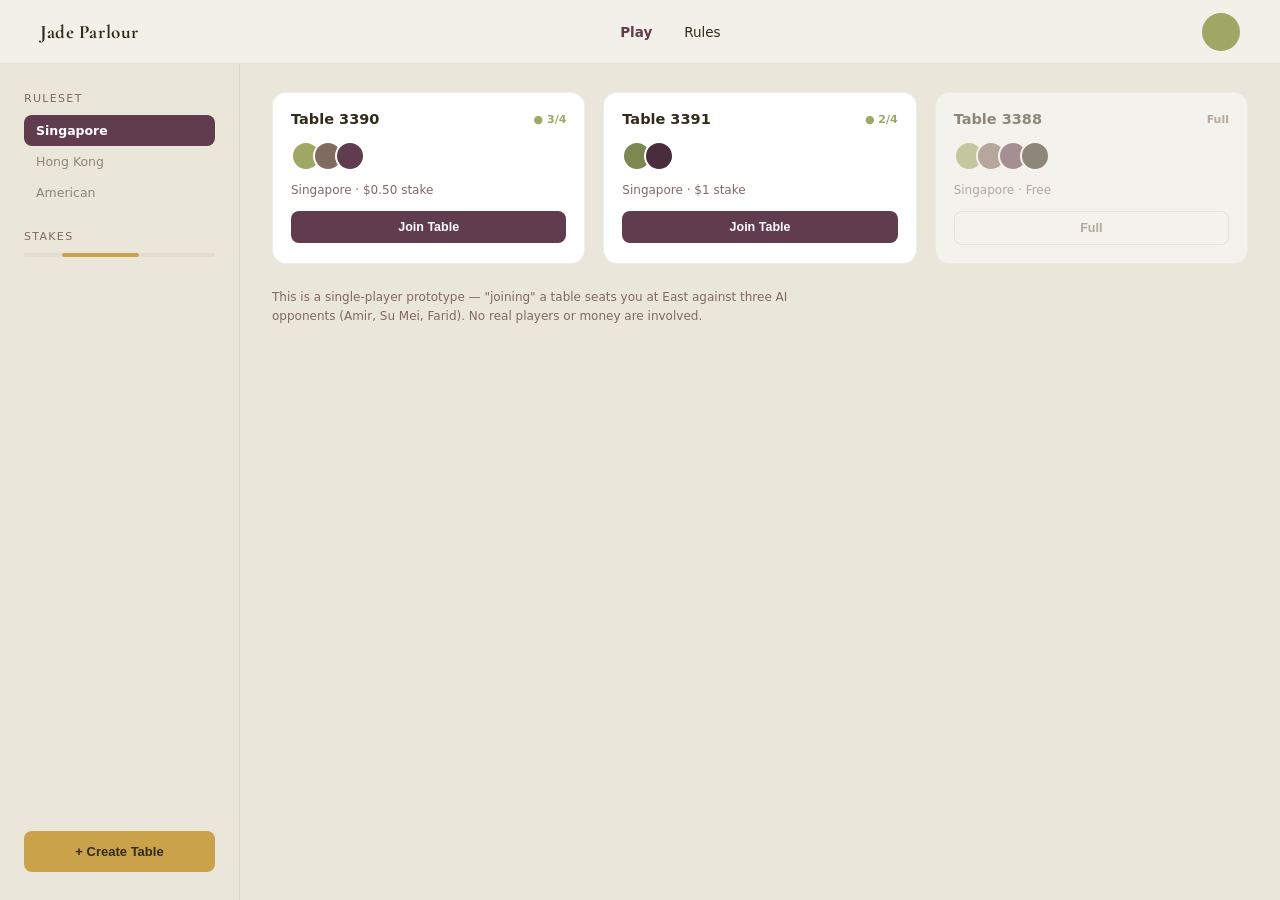
==== lobby.html @ f8de2726 "Add single-player Mahjong web game Add a client-only Singapore-style mahjong prototype. Files added:" ====
<!DOCTYPE html>
<html lang="en">
<head>
<meta charset="utf-8">
<meta name="viewport" content="width=device-width, initial-scale=1">
<title>Lobby — Jade Parlour</title>
<link rel="preconnect" href="https://fonts.googleapis.com">
<link href="https://fonts.googleapis.com/css2?family=Noto+Serif+SC:wght@500;600;700&family=Cormorant+Garamond:ital,wght@0,500;0,600;0,700;1,600&display=swap" rel="stylesheet">
<link rel="stylesheet" href="css/style.css">
<style>
  .lobby { display: flex; min-height: calc(100vh - 64px); }
  .sidebar {
    width: 240px; border-right: 1px solid rgba(48, 43, 26, .08);
    padding: 28px 24px; display: flex; flex-direction: column; gap: 22px;
  }
  .side-label { font-size: 11px; letter-spacing: .12em; color: var(--brown); text-transform: uppercase; margin-bottom: 10px; }
  .ruleset-opt { padding: 8px 12px; border-radius: 8px; font-size: 12.5px; cursor: pointer; }
  .ruleset-opt.active { background: var(--plum); color: #fff; font-weight: 700; }
  .ruleset-opt:not(.active) { color: var(--ink); }
  .stakes-track { height: 4px; border-radius: 2px; background: #e2ddcf; position: relative; }
  .stakes-fill { position: absolute; left: 20%; right: 40%; top: 0; bottom: 0; background: var(--gold); border-radius: 2px; }
  .create-btn { margin-top: auto; padding: 13px; border-radius: 8px; border: none; background: var(--gold); color: var(--ink); font-weight: 700; font-size: 13px; cursor: pointer; }

  .tables { flex: 1; padding: 28px 32px; }
  .tables-grid { display: grid; grid-template-columns: repeat(auto-fill, minmax(260px, 1fr)); gap: 18px; }
  .table-card { border-radius: 14px; background: #fff; border: 1px solid rgba(48, 43, 26, .08); padding: 18px; }
  .table-head { display: flex; justify-content: space-between; align-items: center; margin-bottom: 14px; }
  .table-name { font-size: 14.5px; font-weight: 700; color: var(--ink); }
  .table-status { font-size: 11px; color: var(--olive-light); font-weight: 700; }
  .table-status.full { color: var(--brown); }
  .avatars { display: flex; margin-bottom: 12px; }
  .avatar { width: 30px; height: 30px; border-radius: 50%; border: 2px solid #fff; margin-right: -8px; }
  .table-meta { font-size: 12px; color: var(--brown); margin-bottom: 14px; }
  .join-btn { width: 100%; padding: 9px; border-radius: 8px; border: none; background: var(--plum); color: #fff; font-weight: 700; font-size: 12.5px; cursor: pointer; }
  .join-btn:disabled { border: 1px solid rgba(48, 43, 26, .15); background: transparent; color: var(--brown); cursor: default; }
</style>
</head>
<body>

<div class="nav">
  <a class="nav-name" href="index.html" style="text-decoration:none">Jade Parlour</a>
  <div class="nav-links"><a href="lobby.html" class="active">Play</a><a href="#rules">Rules</a></div>
  <div class="nav-avatar"></div>
</div>

<div class="lobby">
  <div class="sidebar">
    <div>
      <div class="side-label">Ruleset</div>
      <div class="ruleset-opt active">Singapore</div>
      <div class="ruleset-opt" title="Coming soon" style="opacity:.5">Hong Kong</div>
      <div class="ruleset-opt" title="Coming soon" style="opacity:.5">American</div>
    </div>
    <div>
      <div class="side-label">Stakes</div>
      <div class="stakes-track"><div class="stakes-fill"></div></div>
    </div>
    <button class="create-btn" id="create-table">+ Create Table</button>
  </div>

  <div class="tables">
    <div class="tables-grid">
      <div class="table-card">
        <div class="table-head"><span class="table-name">Table 3390</span><span class="table-status">● 3/4</span></div>
        <div class="avatars">
          <div class="avatar" style="background:#9fa764"></div>
          <div class="avatar" style="background:#816a60"></div>
          <div class="avatar" style="background:#613c4e"></div>
        </div>
        <div class="table-meta">Singapore · $0.50 stake</div>
        <button class="join-btn" data-quick>Join Table</button>
      </div>
      <div class="table-card">
        <div class="table-head"><span class="table-name">Table 3391</span><span class="table-status">● 2/4</span></div>
        <div class="avatars">
          <div class="avatar" style="background:#7c8850"></div>
          <div class="avatar" style="background:#4a2d3d"></div>
        </div>
        <div class="table-meta">Singapore · $1 stake</div>
        <button class="join-btn" data-quick>Join Table</button>
      </div>
      <div class="table-card" style="opacity:.5">
        <div class="table-head"><span class="table-name">Table 3388</span><span class="table-status full">Full</span></div>
        <div class="avatars">
          <div class="avatar" style="background:#9fa764"></div>
          <div class="avatar" style="background:#816a60"></div>
          <div class="avatar" style="background:#613c4e"></div>
          <div class="avatar" style="background:#302b1a"></div>
        </div>
        <div class="table-meta">Singapore · Free</div>
        <button class="join-btn" disabled>Full</button>
      </div>
    </div>
    <p style="font-size:12px;color:var(--brown);margin-top:24px;max-width:520px;line-height:1.6">
      This is a single-player prototype — "joining" a table seats you at East against three AI opponents (Amir, Su Mei, Farid). No real players or money are involved.
    </p>
  </div>
</div>

<script>
  const params = new URLSearchParams(location.search);
  function goToTable() { location.href = 'play.html'; }
  document.getElementById('create-table').addEventListener('click', goToTable);
  document.querySelectorAll('[data-quick]').forEach((btn) => btn.addEventListener('click', goToTable));
  if (params.get('mode') === 'quick') goToTable();
</script>
</body>
</html>
---- css/style.css ----
:root {
  --ink: #302b1a;
  --cream: #f4f1e8;
  --card: #f2f0e8;
  --bg: #eae6da;
  --plum: #613c4e;
  --plum-dark: #4a2d3d;
  --olive: #7c8850;
  --olive-light: #9fa764;
  --gold: #c9a24a;
  --brown: #816a60;
}

* { box-sizing: border-box; }

body {
  margin: 0;
  background: var(--bg);
  color: var(--ink);
  font-family: system-ui, -apple-system, sans-serif;
}

a { color: inherit; }

.brand-font { font-family: 'Cormorant Garamond', serif; }
.cjk-font { font-family: 'Noto Serif SC', serif; }

.nav {
  height: 64px;
  display: flex;
  align-items: center;
  justify-content: space-between;
  padding: 0 40px;
  border-bottom: 1px solid rgba(48, 43, 26, .08);
  background: var(--card);
}
.nav-brand { display: flex; align-items: center; gap: 10px; }
.nav-mark {
  width: 30px; height: 30px; border-radius: 50%;
  border: 1.3px solid var(--plum);
  display: flex; align-items: center; justify-content: center;
  font-family: 'Noto Serif SC', serif; color: var(--plum); font-weight: 700; font-size: 15px;
}
.nav-name {
  font-family: 'Cormorant Garamond', serif; font-weight: 700; font-size: 19px;
  color: var(--ink); letter-spacing: .03em; text-decoration: none;
}
.nav-links { display: flex; gap: 32px; font-size: 13.5px; color: var(--ink); font-weight: 500; }
.nav-links a { text-decoration: none; color: var(--ink); }
.nav-links a.active { color: var(--plum); font-weight: 700; }
.nav-avatar { width: 38px; height: 38px; border-radius: 50%; background: var(--olive-light); }

.btn {
  font-family: system-ui, sans-serif;
  font-weight: 700;
  font-size: 14.5px;
  border-radius: 8px;
  padding: 15px 30px;
  border: none;
  cursor: pointer;
  transition: transform .12s ease, filter .12s ease;
}
.btn:hover { filter: brightness(1.05); }
.btn:active { transform: scale(.97); }
.btn-primary { background: var(--plum); color: var(--cream); }
.btn-outline { background: transparent; color: var(--plum); border: 1.5px solid var(--plum); padding: 13.5px 28.5px; }
.btn-gold {
  background: linear-gradient(180deg, #dab863, var(--gold));
  color: var(--ink); font-weight: 800;
}
.btn-round { border-radius: 24px; }
.btn:disabled { background: #e2ddcf; color: #a89e8a; cursor: not-allowed; filter: none; }
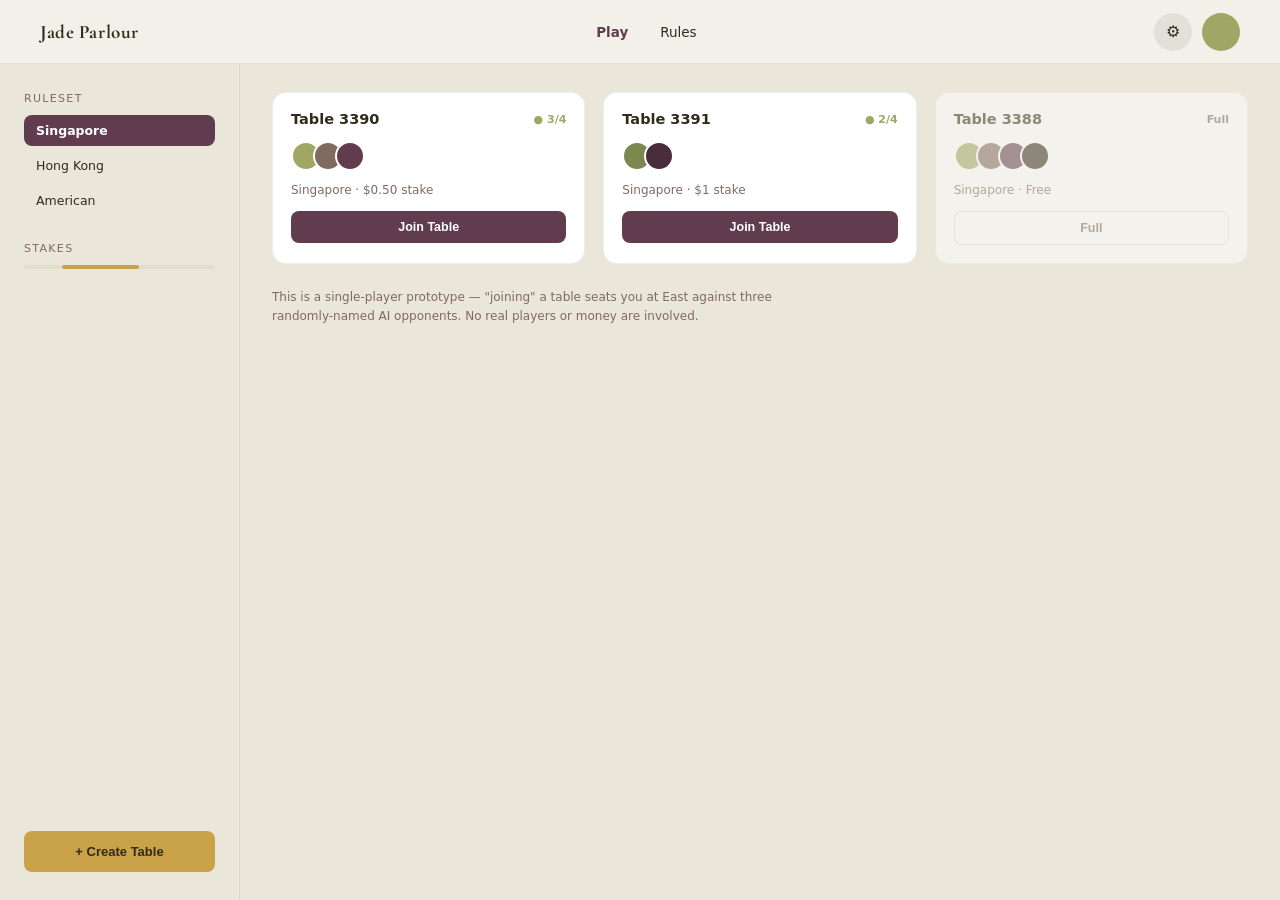
==== commit 3c795a25: "Add theme, settings, profile UI and rules page Introduce theming, settings, and profile features plu" ====
--- a/lobby.html
+++ b/lobby.html
@@ -7,6 +7,7 @@
 <link rel="preconnect" href="https://fonts.googleapis.com">
 <link href="https://fonts.googleapis.com/css2?family=Noto+Serif+SC:wght@500;600;700&family=Cormorant+Garamond:ital,wght@0,500;0,600;0,700;1,600&display=swap" rel="stylesheet">
 <link rel="stylesheet" href="css/style.css">
+<script type="module" src="js/boot-theme.js"></script>
 <style>
   .lobby { display: flex; min-height: calc(100vh - 64px); }
   .sidebar {
@@ -14,9 +15,12 @@
     padding: 28px 24px; display: flex; flex-direction: column; gap: 22px;
   }
   .side-label { font-size: 11px; letter-spacing: .12em; color: var(--brown); text-transform: uppercase; margin-bottom: 10px; }
-  .ruleset-opt { padding: 8px 12px; border-radius: 8px; font-size: 12.5px; cursor: pointer; }
+  .ruleset-opt { padding: 8px 12px; border-radius: 8px; font-size: 12.5px; cursor: pointer; margin-bottom: 4px; }
   .ruleset-opt.active { background: var(--plum); color: #fff; font-weight: 700; }
   .ruleset-opt:not(.active) { color: var(--ink); }
+  .ruleset-opt:not(.active):hover { background: rgba(48, 43, 26, .06); }
+  .ruleset-note { font-size: 11.5px; color: var(--brown); margin: 8px 2px 0; line-height: 1.5; display: none; }
+  .ruleset-note.show { display: block; }
   .stakes-track { height: 4px; border-radius: 2px; background: #e2ddcf; position: relative; }
   .stakes-fill { position: absolute; left: 20%; right: 40%; top: 0; bottom: 0; background: var(--gold); border-radius: 2px; }
   .create-btn { margin-top: auto; padding: 13px; border-radius: 8px; border: none; background: var(--gold); color: var(--ink); font-weight: 700; font-size: 13px; cursor: pointer; }
@@ -39,17 +43,21 @@
 
 <div class="nav">
   <a class="nav-name" href="index.html" style="text-decoration:none">Jade Parlour</a>
-  <div class="nav-links"><a href="lobby.html" class="active">Play</a><a href="#rules">Rules</a></div>
-  <div class="nav-avatar"></div>
+  <div class="nav-links"><a href="lobby.html" class="active">Play</a><a href="rules.html">Rules</a></div>
+  <div class="nav-actions">
+    <button class="nav-icon-btn" id="nav-settings-btn" type="button" title="Settings" aria-label="Settings">⚙</button>
+    <button class="nav-avatar-btn" id="nav-avatar-btn" type="button" title="Profile" aria-label="Profile"></button>
+  </div>
 </div>
 
 <div class="lobby">
   <div class="sidebar">
     <div>
       <div class="side-label">Ruleset</div>
-      <div class="ruleset-opt active">Singapore</div>
-      <div class="ruleset-opt" title="Coming soon" style="opacity:.5">Hong Kong</div>
-      <div class="ruleset-opt" title="Coming soon" style="opacity:.5">American</div>
+      <div class="ruleset-opt active" data-ruleset="singapore">Singapore</div>
+      <div class="ruleset-opt" data-ruleset="hongkong">Hong Kong</div>
+      <div class="ruleset-opt" data-ruleset="american">American</div>
+      <p class="ruleset-note" id="ruleset-note">Only Singapore rules are actually implemented right now — matches will still play with Singapore scoring.</p>
     </div>
     <div>
       <div class="side-label">Stakes</div>
@@ -92,7 +100,7 @@
       </div>
     </div>
     <p style="font-size:12px;color:var(--brown);margin-top:24px;max-width:520px;line-height:1.6">
-      This is a single-player prototype — "joining" a table seats you at East against three AI opponents (Amir, Su Mei, Farid). No real players or money are involved.
+      This is a single-player prototype — "joining" a table seats you at East against three randomly-named AI opponents. No real players or money are involved.
     </p>
   </div>
 </div>
@@ -103,6 +111,22 @@
   document.getElementById('create-table').addEventListener('click', goToTable);
   document.querySelectorAll('[data-quick]').forEach((btn) => btn.addEventListener('click', goToTable));
   if (params.get('mode') === 'quick') goToTable();
+
+  const rulesetOpts = document.querySelectorAll('.ruleset-opt');
+  const rulesetNote = document.getElementById('ruleset-note');
+  rulesetOpts.forEach((opt) => {
+    opt.addEventListener('click', () => {
+      rulesetOpts.forEach((o) => o.classList.remove('active'));
+      opt.classList.add('active');
+      rulesetNote.classList.toggle('show', opt.dataset.ruleset !== 'singapore');
+    });
+  });
+</script>
+<script type="module">
+  import { mountProfileModal } from './js/profile.js';
+  import { mountSettingsModal } from './js/settings.js';
+  mountProfileModal();
+  mountSettingsModal();
 </script>
 </body>
 </html>
--- a/css/style.css
+++ b/css/style.css
@@ -50,6 +50,43 @@
 .nav-links a.active { color: var(--plum); font-weight: 700; }
 .nav-avatar { width: 38px; height: 38px; border-radius: 50%; background: var(--olive-light); }
 
+.nav-actions { display: flex; align-items: center; gap: 10px; }
+.nav-icon-btn {
+  width: 38px; height: 38px; border-radius: 50%; border: none; cursor: pointer;
+  display: flex; align-items: center; justify-content: center; font-size: 16px;
+  background: rgba(48, 43, 26, .08); color: var(--ink); padding: 0;
+}
+.nav-icon-btn:hover { background: rgba(48, 43, 26, .14); }
+.nav-avatar-btn {
+  width: 38px; height: 38px; border-radius: 50%; background: var(--olive-light);
+  border: none; cursor: pointer; padding: 0;
+}
+
+.modal-overlay {
+  position: fixed; inset: 0; background: rgba(48, 43, 26, .55); display: none;
+  align-items: center; justify-content: center; z-index: 50; padding: 20px;
+}
+.modal-overlay.show { display: flex; }
+.modal-card {
+  background: var(--card); border-radius: 16px; padding: 28px 32px;
+  max-width: 420px; width: 100%; max-height: 86vh; overflow-y: auto;
+}
+.modal-card h2 { font-family: 'Cormorant Garamond', serif; font-size: 26px; margin: 0 0 6px; color: var(--ink); }
+.modal-card .modal-sub { font-size: 12.5px; color: var(--brown); margin: 0 0 20px; line-height: 1.5; }
+.modal-section { margin-bottom: 20px; }
+.modal-section:last-child { margin-bottom: 0; }
+.modal-section-label { font-size: 11px; letter-spacing: .12em; color: var(--brown); text-transform: uppercase; margin-bottom: 10px; }
+.stat-row { display: flex; justify-content: space-between; font-size: 13.5px; color: var(--ink); padding: 6px 0; border-bottom: 1px solid rgba(48, 43, 26, .06); }
+.stat-row:last-child { border-bottom: none; }
+.swatch-row { display: flex; gap: 10px; flex-wrap: wrap; }
+.swatch { width: 44px; height: 44px; border-radius: 10px; border: 2px solid transparent; cursor: pointer; padding: 0; }
+.swatch.active { border-color: var(--ink); }
+.segmented { display: flex; background: #e2ddcf; border-radius: 16px; padding: 3px; gap: 2px; }
+.segmented button { flex: 1; padding: 7px 10px; border-radius: 14px; border: none; background: transparent; color: var(--ink); font-size: 12px; cursor: pointer; }
+.segmented button.active { background: var(--plum); color: #fff; font-weight: 700; }
+.modal-actions { display: flex; justify-content: flex-end; gap: 10px; margin-top: 22px; }
+.btn-text { background: none; border: none; color: var(--brown); font-size: 12.5px; cursor: pointer; text-decoration: underline; padding: 0; }
+
 .btn {
   font-family: system-ui, sans-serif;
   font-weight: 700;
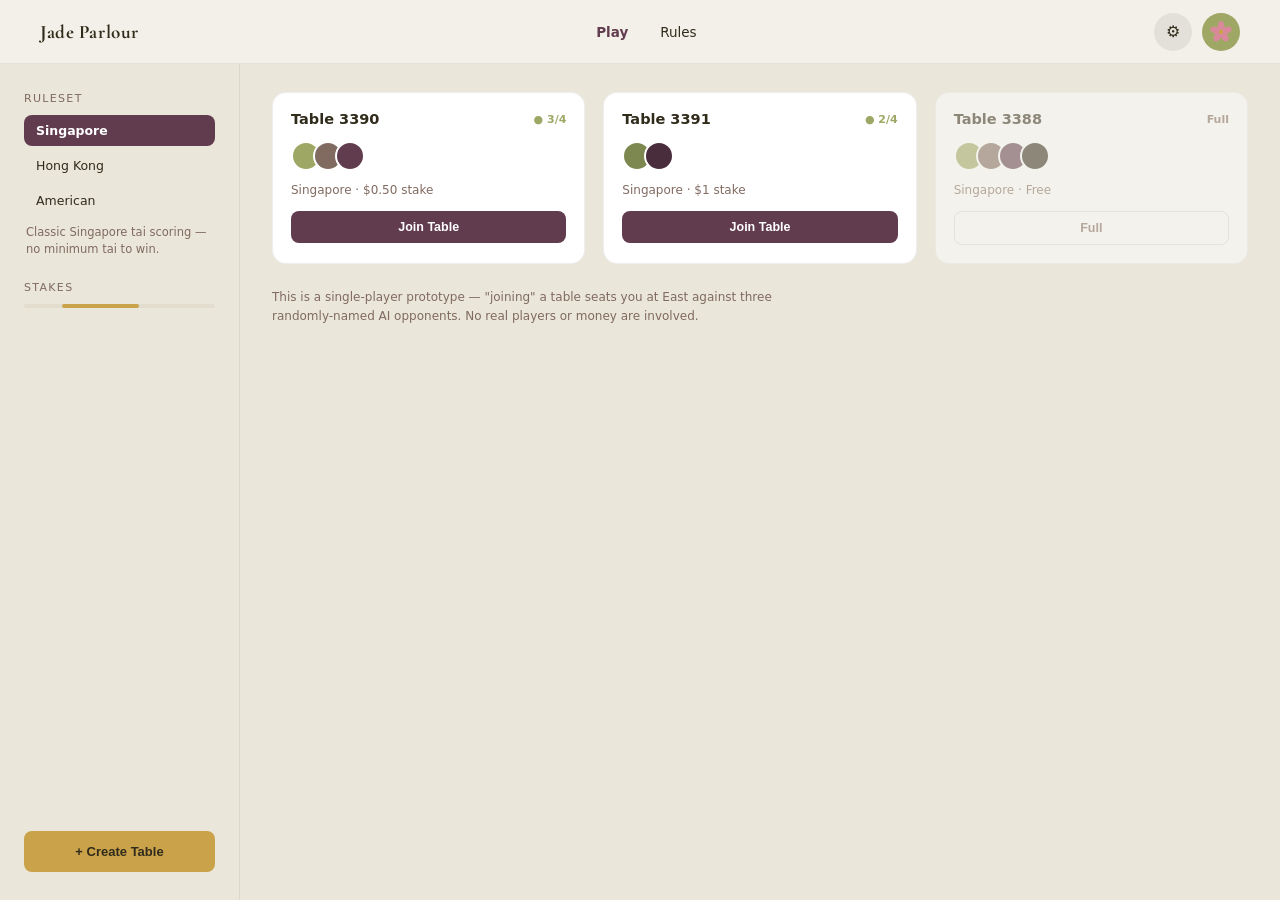
==== commit 55809dbb: "Add American ruleset and ruleset UI Introduce an American-style ruleset and UI for selecting rules. " ====
--- a/lobby.html
+++ b/lobby.html
@@ -19,8 +19,7 @@
   .ruleset-opt.active { background: var(--plum); color: #fff; font-weight: 700; }
   .ruleset-opt:not(.active) { color: var(--ink); }
   .ruleset-opt:not(.active):hover { background: rgba(48, 43, 26, .06); }
-  .ruleset-note { font-size: 11.5px; color: var(--brown); margin: 8px 2px 0; line-height: 1.5; display: none; }
-  .ruleset-note.show { display: block; }
+  .ruleset-desc { font-size: 11.5px; color: var(--brown); margin: 8px 2px 0; line-height: 1.5; }
   .stakes-track { height: 4px; border-radius: 2px; background: #e2ddcf; position: relative; }
   .stakes-fill { position: absolute; left: 20%; right: 40%; top: 0; bottom: 0; background: var(--gold); border-radius: 2px; }
   .create-btn { margin-top: auto; padding: 13px; border-radius: 8px; border: none; background: var(--gold); color: var(--ink); font-weight: 700; font-size: 13px; cursor: pointer; }
@@ -54,10 +53,10 @@
   <div class="sidebar">
     <div>
       <div class="side-label">Ruleset</div>
-      <div class="ruleset-opt active" data-ruleset="singapore">Singapore</div>
+      <div class="ruleset-opt" data-ruleset="singapore">Singapore</div>
       <div class="ruleset-opt" data-ruleset="hongkong">Hong Kong</div>
       <div class="ruleset-opt" data-ruleset="american">American</div>
-      <p class="ruleset-note" id="ruleset-note">Only Singapore rules are actually implemented right now — matches will still play with Singapore scoring.</p>
+      <p class="ruleset-desc" id="ruleset-desc"></p>
     </div>
     <div>
       <div class="side-label">Stakes</div>
@@ -75,7 +74,7 @@
           <div class="avatar" style="background:#816a60"></div>
           <div class="avatar" style="background:#613c4e"></div>
         </div>
-        <div class="table-meta">Singapore · $0.50 stake</div>
+        <div class="table-meta"><span class="ruleset-label"></span> · $0.50 stake</div>
         <button class="join-btn" data-quick>Join Table</button>
       </div>
       <div class="table-card">
@@ -84,7 +83,7 @@
           <div class="avatar" style="background:#7c8850"></div>
           <div class="avatar" style="background:#4a2d3d"></div>
         </div>
-        <div class="table-meta">Singapore · $1 stake</div>
+        <div class="table-meta"><span class="ruleset-label"></span> · $1 stake</div>
         <button class="join-btn" data-quick>Join Table</button>
       </div>
       <div class="table-card" style="opacity:.5">
@@ -95,7 +94,7 @@
           <div class="avatar" style="background:#613c4e"></div>
           <div class="avatar" style="background:#302b1a"></div>
         </div>
-        <div class="table-meta">Singapore · Free</div>
+        <div class="table-meta"><span class="ruleset-label"></span> · Free</div>
         <button class="join-btn" disabled>Full</button>
       </div>
     </div>
@@ -106,21 +105,39 @@
 </div>
 
 <script>
+  const RULESET_KEY = 'mahjongRuleset';
+  const RULESET_LABEL = { singapore: 'Singapore', hongkong: 'Hong Kong', american: 'American' };
+  const RULESET_DESC = {
+    singapore: 'Classic Singapore tai scoring — no minimum tai to win.',
+    hongkong: 'Fan scoring with a 3-fan minimum required to declare a win.',
+    american: 'Jokers as wildcards, no chi calls — win by matching a hand pattern instead of 4 sets + a pair.',
+  };
+
+  function getSavedRuleset() {
+    return localStorage.getItem(RULESET_KEY) || 'singapore';
+  }
+
+  const rulesetOpts = document.querySelectorAll('.ruleset-opt');
+  const rulesetDesc = document.getElementById('ruleset-desc');
+  const rulesetLabels = document.querySelectorAll('.ruleset-label');
+
+  function selectRuleset(ruleset) {
+    rulesetOpts.forEach((o) => o.classList.toggle('active', o.dataset.ruleset === ruleset));
+    rulesetDesc.textContent = RULESET_DESC[ruleset];
+    rulesetLabels.forEach((el) => { el.textContent = RULESET_LABEL[ruleset]; });
+    localStorage.setItem(RULESET_KEY, ruleset);
+  }
+
+  rulesetOpts.forEach((opt) => {
+    opt.addEventListener('click', () => selectRuleset(opt.dataset.ruleset));
+  });
+  selectRuleset(getSavedRuleset());
+
   const params = new URLSearchParams(location.search);
   function goToTable() { location.href = 'play.html'; }
   document.getElementById('create-table').addEventListener('click', goToTable);
   document.querySelectorAll('[data-quick]').forEach((btn) => btn.addEventListener('click', goToTable));
   if (params.get('mode') === 'quick') goToTable();
-
-  const rulesetOpts = document.querySelectorAll('.ruleset-opt');
-  const rulesetNote = document.getElementById('ruleset-note');
-  rulesetOpts.forEach((opt) => {
-    opt.addEventListener('click', () => {
-      rulesetOpts.forEach((o) => o.classList.remove('active'));
-      opt.classList.add('active');
-      rulesetNote.classList.toggle('show', opt.dataset.ruleset !== 'singapore');
-    });
-  });
 </script>
 <script type="module">
   import { mountProfileModal } from './js/profile.js';
--- a/css/style.css
+++ b/css/style.css
@@ -59,7 +59,8 @@
 .nav-icon-btn:hover { background: rgba(48, 43, 26, .14); }
 .nav-avatar-btn {
   width: 38px; height: 38px; border-radius: 50%; background: var(--olive-light);
-  border: none; cursor: pointer; padding: 0;
+  border: none; cursor: pointer; padding: 7px; display: flex; align-items: center;
+  justify-content: center; overflow: hidden;
 }
 
 .modal-overlay {
@@ -81,6 +82,13 @@
 .swatch-row { display: flex; gap: 10px; flex-wrap: wrap; }
 .swatch { width: 44px; height: 44px; border-radius: 10px; border: 2px solid transparent; cursor: pointer; padding: 0; }
 .swatch.active { border-color: var(--ink); }
+.avatar-swatch {
+  width: 48px; height: 48px; border-radius: 50%; border: 2px solid rgba(48, 43, 26, .1);
+  cursor: pointer; padding: 8px; background: var(--cream); display: flex;
+  align-items: center; justify-content: center; overflow: hidden;
+}
+.avatar-swatch.active { border-color: var(--plum); border-width: 2.5px; }
+.avatar-swatch:hover { border-color: var(--brown); }
 .segmented { display: flex; background: #e2ddcf; border-radius: 16px; padding: 3px; gap: 2px; }
 .segmented button { flex: 1; padding: 7px 10px; border-radius: 14px; border: none; background: transparent; color: var(--ink); font-size: 12px; cursor: pointer; }
 .segmented button.active { background: var(--plum); color: #fff; font-weight: 700; }
